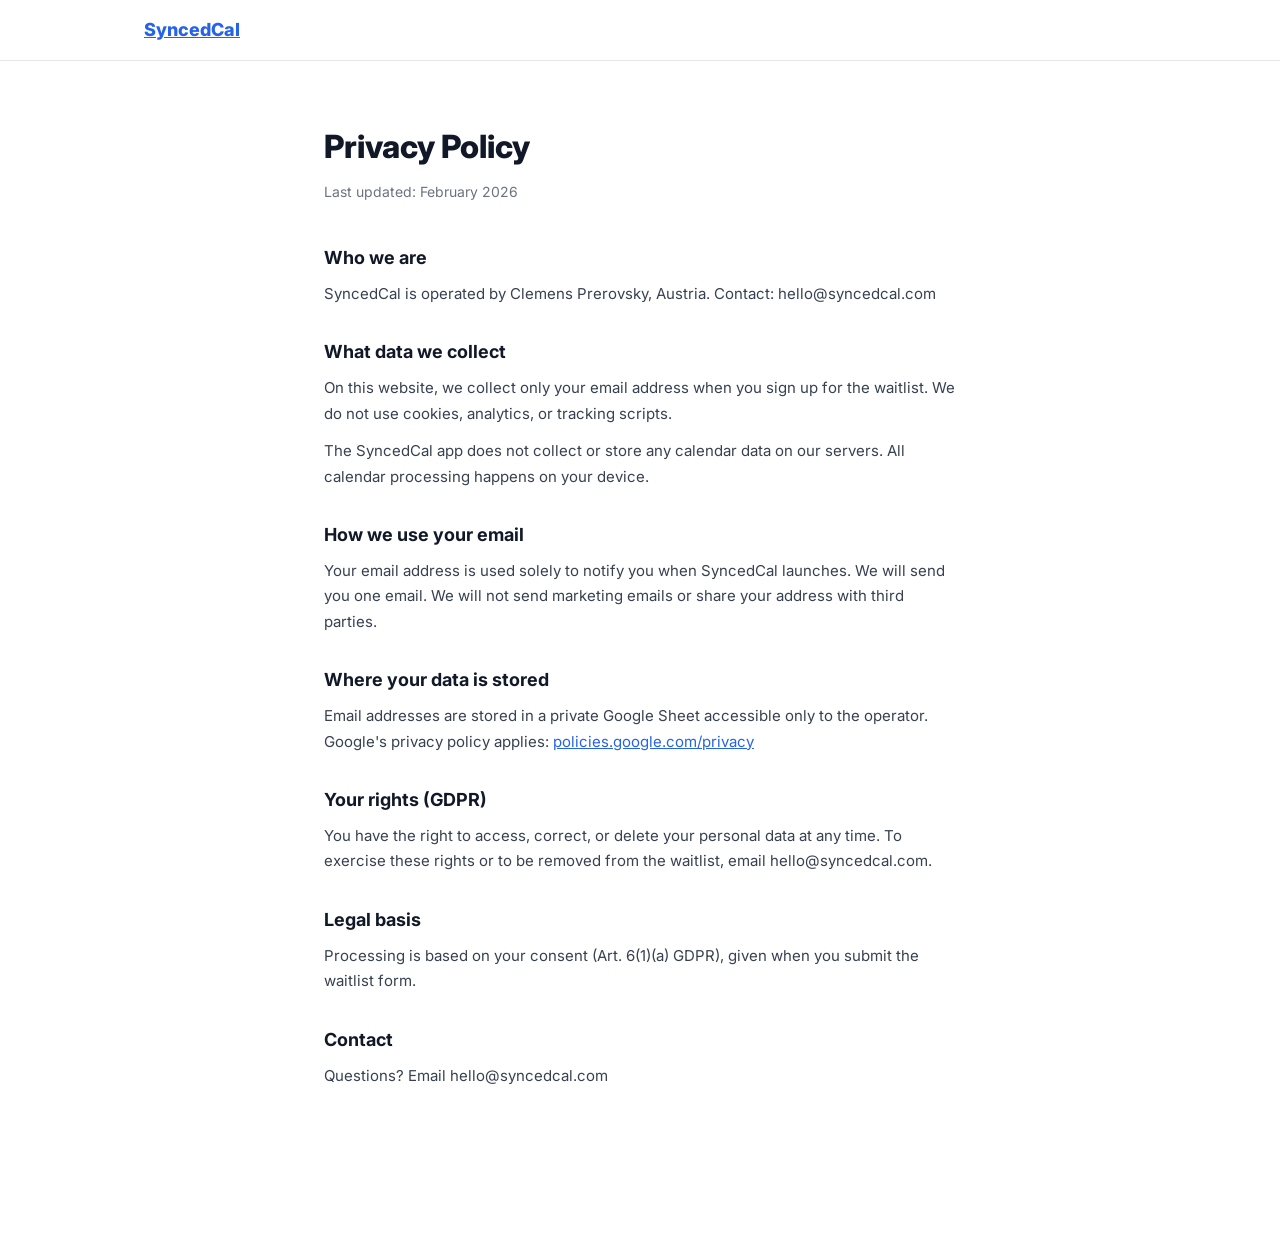
==== privacy.html @ c8a1cd4c "feat: initial landing page with waitlist form" ====
<!DOCTYPE html>
<html lang="en">
<head>
  <meta charset="UTF-8" />
  <meta name="viewport" content="width=device-width, initial-scale=1.0" />
  <title>Privacy Policy – SyncedCal</title>
  <link rel="preconnect" href="https://fonts.googleapis.com" />
  <link href="https://fonts.googleapis.com/css2?family=Inter:wght@400;500;600;700;800&display=swap" rel="stylesheet" />
  <link rel="stylesheet" href="style.css" />
  <style>
    .privacy-content { max-width: 680px; margin: 60px auto; padding: 0 24px 80px; }
    .privacy-content h1 { font-size: 32px; font-weight: 800; margin-bottom: 8px; }
    .privacy-content .updated { color: var(--text-muted); font-size: 14px; margin-bottom: 40px; }
    .privacy-content h2 { font-size: 18px; font-weight: 700; margin: 32px 0 8px; }
    .privacy-content p, .privacy-content li { font-size: 15px; color: #374151; line-height: 1.7; margin-bottom: 12px; }
    .privacy-content ul { padding-left: 20px; }
    .privacy-content a { color: var(--blue); }
  </style>
</head>
<body>
  <header class="nav">
    <div class="container nav-inner">
      <a href="index.html" class="logo">SyncedCal</a>
    </div>
  </header>

  <div class="privacy-content">
    <h1>Privacy Policy</h1>
    <p class="updated">Last updated: February 2026</p>

    <h2>Who we are</h2>
    <p>SyncedCal is operated by Clemens Prerovsky, Austria. Contact: hello@syncedcal.com</p>

    <h2>What data we collect</h2>
    <p>On this website, we collect only your email address when you sign up for the waitlist. We do not use cookies, analytics, or tracking scripts.</p>
    <p>The SyncedCal app does not collect or store any calendar data on our servers. All calendar processing happens on your device.</p>

    <h2>How we use your email</h2>
    <p>Your email address is used solely to notify you when SyncedCal launches. We will send you one email. We will not send marketing emails or share your address with third parties.</p>

    <h2>Where your data is stored</h2>
    <p>Email addresses are stored in a private Google Sheet accessible only to the operator. Google's privacy policy applies: <a href="https://policies.google.com/privacy" target="_blank">policies.google.com/privacy</a></p>

    <h2>Your rights (GDPR)</h2>
    <p>You have the right to access, correct, or delete your personal data at any time. To exercise these rights or to be removed from the waitlist, email hello@syncedcal.com.</p>

    <h2>Legal basis</h2>
    <p>Processing is based on your consent (Art. 6(1)(a) GDPR), given when you submit the waitlist form.</p>

    <h2>Contact</h2>
    <p>Questions? Email hello@syncedcal.com</p>
  </div>
</body>
</html>
---- style.css ----
*, *::before, *::after { box-sizing: border-box; margin: 0; padding: 0; }

:root {
  --blue: #2563EB;
  --blue-dark: #1D4ED8;
  --blue-light: #EFF6FF;
  --text: #111827;
  --text-muted: #6B7280;
  --border: #E5E7EB;
  --bg: #FFFFFF;
  --bg-alt: #F9FAFB;
  --green: #16A34A;
  --radius: 12px;
}

body {
  font-family: 'Inter', sans-serif;
  color: var(--text);
  background: var(--bg);
  line-height: 1.6;
  font-size: 16px;
}

.container {
  max-width: 1040px;
  margin: 0 auto;
  padding: 0 24px;
}

/* BUTTONS */
.btn {
  display: inline-block;
  background: var(--blue);
  color: #fff;
  padding: 12px 24px;
  border-radius: 8px;
  font-weight: 600;
  font-size: 15px;
  text-decoration: none;
  border: none;
  cursor: pointer;
  transition: background 0.15s;
}
.btn:hover { background: var(--blue-dark); }
.btn-sm { padding: 8px 18px; font-size: 14px; }
.btn-lg { padding: 14px 32px; font-size: 16px; }
.btn-outline {
  background: transparent;
  border: 2px solid var(--blue);
  color: var(--blue);
}
.btn-outline:hover { background: var(--blue-light); }

/* NAV */
.nav {
  border-bottom: 1px solid var(--border);
  background: var(--bg);
  position: sticky;
  top: 0;
  z-index: 100;
}
.nav-inner {
  display: flex;
  align-items: center;
  justify-content: space-between;
  height: 60px;
}
.logo {
  font-weight: 800;
  font-size: 18px;
  color: var(--blue);
}

/* HERO */
.hero {
  padding: 80px 0 72px;
  text-align: center;
}
.badge {
  display: inline-block;
  background: var(--blue-light);
  color: var(--blue);
  font-size: 13px;
  font-weight: 600;
  padding: 4px 12px;
  border-radius: 20px;
  margin-bottom: 20px;
}
.hero h1 {
  font-size: clamp(32px, 5vw, 52px);
  font-weight: 800;
  line-height: 1.15;
  margin-bottom: 20px;
  color: var(--text);
}
.hero-sub {
  font-size: 18px;
  color: var(--text-muted);
  max-width: 580px;
  margin: 0 auto 32px;
}
.hero-note {
  margin-top: 12px;
  font-size: 13px;
  color: var(--text-muted);
}

/* SECTIONS */
.section { padding: 72px 0; }
.section-alt { background: var(--bg-alt); }
.section h2 {
  font-size: clamp(24px, 3.5vw, 36px);
  font-weight: 800;
  margin-bottom: 16px;
  line-height: 1.25;
}
.section-sub {
  font-size: 17px;
  color: var(--text-muted);
  max-width: 640px;
  margin-bottom: 48px;
}

/* CARDS */
.cards {
  display: grid;
  grid-template-columns: repeat(auto-fit, minmax(240px, 1fr));
  gap: 24px;
}
.card {
  background: var(--bg);
  border: 1px solid var(--border);
  border-radius: var(--radius);
  padding: 28px;
}
.card-problem { opacity: 0.75; }
.card-icon { font-size: 28px; margin-bottom: 12px; }
.card h3 { font-size: 16px; font-weight: 700; margin-bottom: 8px; }
.card p { font-size: 14px; color: var(--text-muted); }

/* STEPS */
.steps { display: flex; flex-direction: column; gap: 32px; max-width: 680px; }
.step { display: flex; gap: 20px; align-items: flex-start; }
.step-num {
  flex-shrink: 0;
  width: 36px;
  height: 36px;
  background: var(--blue);
  color: #fff;
  border-radius: 50%;
  display: flex;
  align-items: center;
  justify-content: center;
  font-weight: 700;
  font-size: 15px;
}
.step h3 { font-size: 16px; font-weight: 700; margin-bottom: 6px; }
.step p { font-size: 14px; color: var(--text-muted); }

/* USE CASE */
.use-case {
  display: grid;
  grid-template-columns: 1fr 1fr;
  gap: 64px;
  align-items: center;
}
@media (max-width: 680px) {
  .use-case { grid-template-columns: 1fr; }
}
.use-case-text h2 { margin-bottom: 16px; }
.use-case-text p { color: var(--text-muted); margin-bottom: 20px; }
.use-case-list { list-style: none; display: flex; flex-direction: column; gap: 8px; }
.use-case-list li { font-size: 15px; padding-left: 20px; position: relative; }
.use-case-list li::before { content: "✓"; position: absolute; left: 0; color: var(--green); font-weight: 700; }

.phone-mock {
  background: #fff;
  border: 1px solid var(--border);
  border-radius: 16px;
  padding: 20px;
  box-shadow: 0 4px 24px rgba(0,0,0,0.07);
}
.phone-event {
  display: flex;
  align-items: center;
  gap: 10px;
  padding: 10px 0;
  border-bottom: 1px solid var(--border);
  font-size: 14px;
}
.phone-event:last-child { border-bottom: none; }
.phone-event.free { color: var(--green); font-weight: 600; }
.event-dot {
  width: 10px;
  height: 10px;
  border-radius: 50%;
  flex-shrink: 0;
}
.event-dot.work { background: var(--blue); }
.event-dot.family { background: #16A34A; }
.event-dot.free-dot { background: #16A34A; }
.mock-caption { font-size: 12px; color: var(--text-muted); text-align: center; margin-top: 12px; }

/* PRICING */
.pricing { text-align: center; }
.pricing .section-sub { margin: 0 auto 48px; }
.pricing-cards {
  display: flex;
  gap: 24px;
  justify-content: center;
  flex-wrap: wrap;
}
.pricing-card {
  background: var(--bg);
  border: 1px solid var(--border);
  border-radius: var(--radius);
  padding: 32px;
  text-align: left;
  width: 280px;
  position: relative;
}
.pricing-card-featured {
  border-color: var(--blue);
  box-shadow: 0 0 0 2px var(--blue);
}
.pricing-badge {
  position: absolute;
  top: -12px;
  left: 50%;
  transform: translateX(-50%);
  background: var(--blue);
  color: #fff;
  font-size: 12px;
  font-weight: 600;
  padding: 2px 12px;
  border-radius: 20px;
  white-space: nowrap;
}
.pricing-tier { font-size: 14px; font-weight: 600; color: var(--text-muted); margin-bottom: 8px; }
.pricing-price { font-size: 32px; font-weight: 800; margin-bottom: 20px; }
.pricing-note { font-size: 14px; font-weight: 400; color: var(--text-muted); }
.pricing-card ul { list-style: none; margin-bottom: 24px; display: flex; flex-direction: column; gap: 10px; }
.pricing-card li { font-size: 14px; padding-left: 20px; position: relative; }
.pricing-card li::before { content: "✓"; position: absolute; left: 0; color: var(--green); font-weight: 700; }
.pricing-card .btn, .pricing-card .btn-outline { width: 100%; text-align: center; }

/* WAITLIST */
.waitlist { background: var(--blue); color: #fff; text-align: center; }
.waitlist h2 { color: #fff; }
.waitlist p { color: rgba(255,255,255,0.8); margin-bottom: 32px; }
.waitlist-form {
  display: flex;
  gap: 12px;
  max-width: 440px;
  margin: 0 auto 16px;
  flex-wrap: wrap;
  justify-content: center;
}
.waitlist-form input {
  flex: 1;
  min-width: 220px;
  padding: 12px 16px;
  border-radius: 8px;
  border: none;
  font-size: 15px;
  font-family: inherit;
  outline: none;
}
.waitlist-form .btn {
  background: #fff;
  color: var(--blue);
}
.waitlist-form .btn:hover { background: var(--blue-light); }
.waitlist-legal {
  font-size: 12px;
  color: rgba(255,255,255,0.6);
  max-width: 480px;
  margin: 0 auto;
}
.waitlist-legal a { color: rgba(255,255,255,0.8); }
.form-success {
  background: rgba(255,255,255,0.15);
  border-radius: 8px;
  padding: 16px 24px;
  max-width: 440px;
  margin: 16px auto 0;
  font-weight: 600;
}

/* FOOTER */
.footer {
  background: var(--bg-alt);
  border-top: 1px solid var(--border);
  padding: 40px 0;
}
.footer-inner {
  display: flex;
  flex-direction: column;
  align-items: center;
  gap: 16px;
  text-align: center;
}
.footer-logo { font-weight: 800; color: var(--blue); font-size: 16px; }
.footer-links { display: flex; gap: 24px; }
.footer-links a { font-size: 14px; color: var(--text-muted); text-decoration: none; }
.footer-links a:hover { color: var(--text); }
.footer-note { font-size: 12px; color: var(--text-muted); max-width: 600px; }
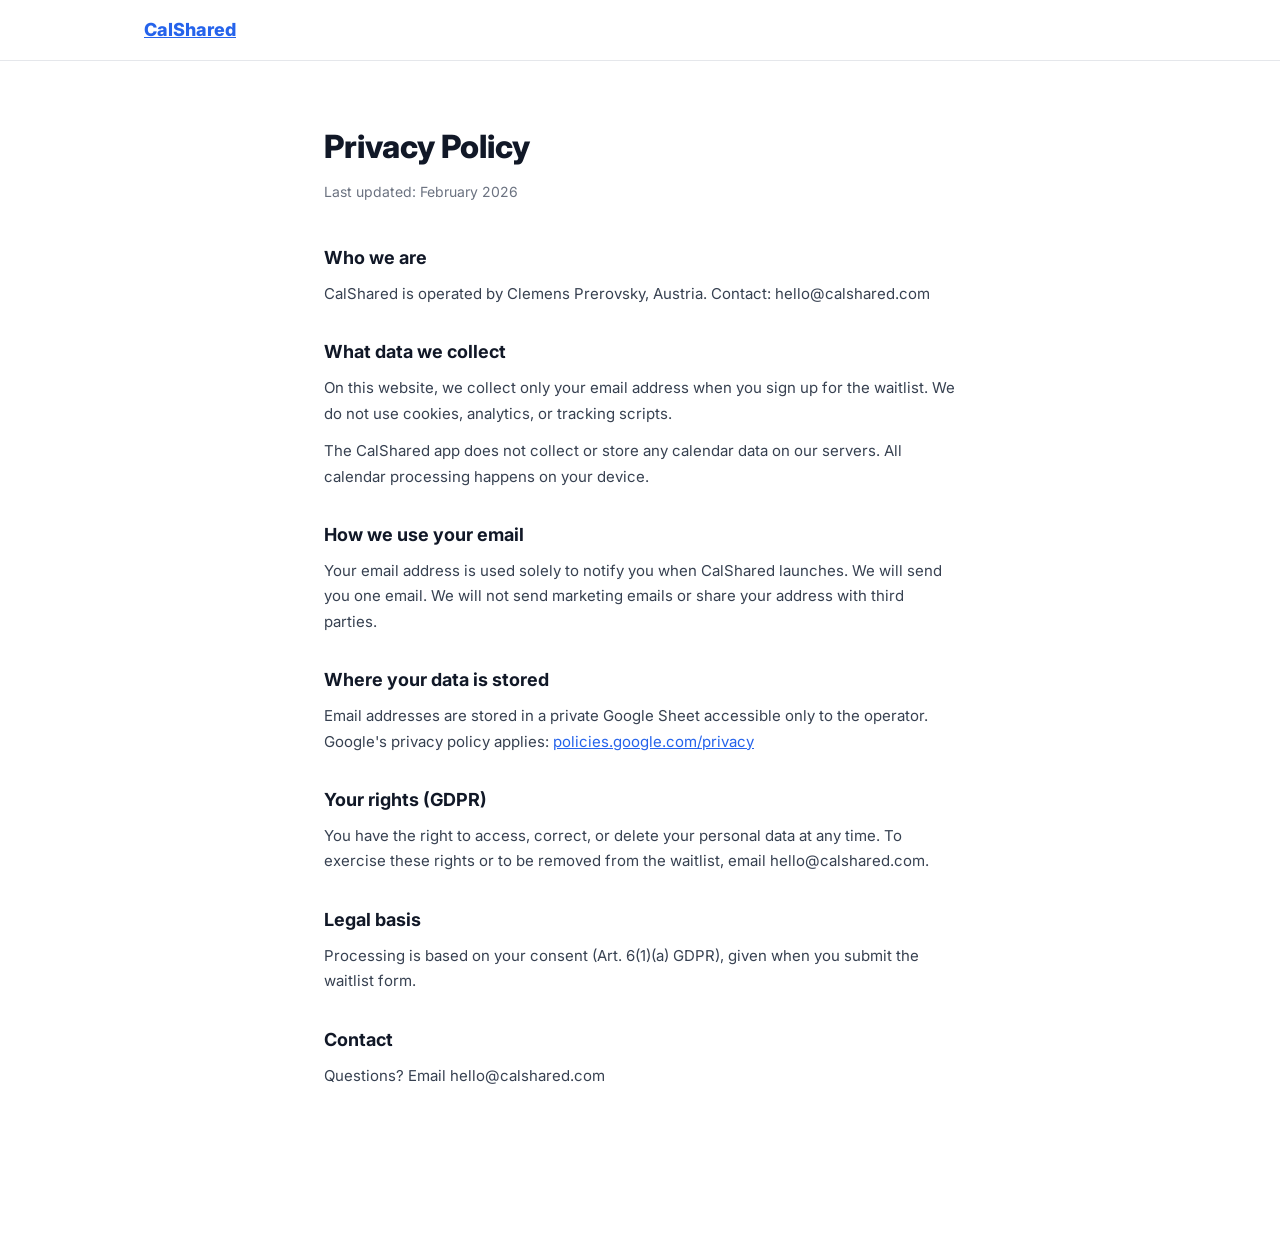
==== commit 924a24ea: "rebrand: SyncedCal -> CalShared, fix r/iphone hallucinated quote, add pricing comparison" ====
--- a/privacy.html
+++ b/privacy.html
@@ -3,7 +3,7 @@
 <head>
   <meta charset="UTF-8" />
   <meta name="viewport" content="width=device-width, initial-scale=1.0" />
-  <title>Privacy Policy – SyncedCal</title>
+  <title>Privacy Policy – CalShared</title>
   <link rel="preconnect" href="https://fonts.googleapis.com" />
   <link href="https://fonts.googleapis.com/css2?family=Inter:wght@400;500;600;700;800&display=swap" rel="stylesheet" />
   <link rel="stylesheet" href="style.css" />
@@ -20,7 +20,7 @@
 <body>
   <header class="nav">
     <div class="container nav-inner">
-      <a href="index.html" class="logo">SyncedCal</a>
+      <a href="index.html" class="logo">CalShared</a>
     </div>
   </header>
 
@@ -29,26 +29,26 @@
     <p class="updated">Last updated: February 2026</p>
 
     <h2>Who we are</h2>
-    <p>SyncedCal is operated by Clemens Prerovsky, Austria. Contact: hello@syncedcal.com</p>
+    <p>CalShared is operated by Clemens Prerovsky, Austria. Contact: hello@calshared.com</p>
 
     <h2>What data we collect</h2>
     <p>On this website, we collect only your email address when you sign up for the waitlist. We do not use cookies, analytics, or tracking scripts.</p>
-    <p>The SyncedCal app does not collect or store any calendar data on our servers. All calendar processing happens on your device.</p>
+    <p>The CalShared app does not collect or store any calendar data on our servers. All calendar processing happens on your device.</p>
 
     <h2>How we use your email</h2>
-    <p>Your email address is used solely to notify you when SyncedCal launches. We will send you one email. We will not send marketing emails or share your address with third parties.</p>
+    <p>Your email address is used solely to notify you when CalShared launches. We will send you one email. We will not send marketing emails or share your address with third parties.</p>
 
     <h2>Where your data is stored</h2>
     <p>Email addresses are stored in a private Google Sheet accessible only to the operator. Google's privacy policy applies: <a href="https://policies.google.com/privacy" target="_blank">policies.google.com/privacy</a></p>
 
     <h2>Your rights (GDPR)</h2>
-    <p>You have the right to access, correct, or delete your personal data at any time. To exercise these rights or to be removed from the waitlist, email hello@syncedcal.com.</p>
+    <p>You have the right to access, correct, or delete your personal data at any time. To exercise these rights or to be removed from the waitlist, email hello@calshared.com.</p>
 
     <h2>Legal basis</h2>
     <p>Processing is based on your consent (Art. 6(1)(a) GDPR), given when you submit the waitlist form.</p>
 
     <h2>Contact</h2>
-    <p>Questions? Email hello@syncedcal.com</p>
+    <p>Questions? Email hello@calshared.com</p>
   </div>
 </body>
 </html>
--- a/style.css
+++ b/style.css
@@ -157,6 +157,226 @@
 .step h3 { font-size: 16px; font-weight: 700; margin-bottom: 6px; }
 .step p { font-size: 14px; color: var(--text-muted); }
 
+/* PROBLEM */
+.problem-inner {
+  display: grid;
+  grid-template-columns: 1fr 1fr;
+  gap: 64px;
+  align-items: center;
+}
+@media (max-width: 680px) {
+  .problem-inner { grid-template-columns: 1fr; }
+}
+.problem-text h2 { margin-bottom: 16px; }
+.problem-text p { color: var(--text-muted); margin-bottom: 12px; font-size: 16px; }
+.problem-quote {
+  background: var(--bg);
+  border-left: 4px solid var(--blue);
+  border-radius: 0 var(--radius) var(--radius) 0;
+  padding: 28px 32px;
+  box-shadow: 0 2px 12px rgba(0,0,0,0.06);
+}
+.problem-quote p {
+  font-size: 20px;
+  font-weight: 700;
+  font-style: italic;
+  color: var(--text);
+  margin-bottom: 12px;
+  line-height: 1.4;
+}
+.problem-quote span {
+  font-size: 13px;
+  color: var(--text-muted);
+}
+
+/* FOUNDER */
+.founder { text-align: center; }
+.founder-inner {
+  max-width: 640px;
+  margin: 0 auto;
+}
+.founder-quote {
+  font-size: 18px;
+  font-style: italic;
+  color: var(--text);
+  line-height: 1.7;
+  margin-bottom: 20px;
+}
+.founder-quote::before { content: "\201C"; }
+.founder-quote::after { content: "\201D"; }
+.founder-name {
+  font-size: 14px;
+  font-weight: 600;
+  color: var(--text-muted);
+}
+
+/* SOCIAL PROOF */
+.social-proof-label {
+  font-size: 14px;
+  font-weight: 600;
+  color: var(--text-muted);
+  text-transform: uppercase;
+  letter-spacing: 0.05em;
+  margin-bottom: 20px;
+}
+.scroller-wrapper {
+  overflow-x: auto;
+  -webkit-overflow-scrolling: touch;
+  scrollbar-width: none;
+  margin: 0 -24px;
+  padding: 0 24px;
+}
+.scroller-wrapper::-webkit-scrollbar { display: none; }
+.scroller {
+  display: flex;
+  gap: 16px;
+  padding-bottom: 8px;
+  width: max-content;
+}
+.proof-card {
+  background: var(--bg-alt);
+  border: 1px solid var(--border);
+  border-radius: var(--radius);
+  padding: 20px;
+  width: 280px;
+  flex-shrink: 0;
+  display: flex;
+  flex-direction: column;
+  gap: 12px;
+}
+.proof-source {
+  display: flex;
+  align-items: center;
+  gap: 8px;
+  font-size: 13px;
+  font-weight: 600;
+  color: var(--text-muted);
+}
+.reddit-icon { width: 20px; height: 20px; flex-shrink: 0; }
+.proof-card p {
+  font-size: 14px;
+  color: var(--text);
+  line-height: 1.5;
+  flex: 1;
+  font-style: italic;
+}
+.proof-card a {
+  font-size: 12px;
+  color: var(--blue);
+  text-decoration: none;
+  font-weight: 500;
+}
+.proof-card a:hover { text-decoration: underline; }
+
+/* INLINE WAITLIST */
+.inline-waitlist { padding: 40px 0; }
+.inline-waitlist-inner {
+  display: flex;
+  align-items: center;
+  gap: 24px;
+  flex-wrap: wrap;
+}
+.inline-waitlist-inner p {
+  font-size: 16px;
+  font-weight: 600;
+  color: var(--text);
+  flex: 1;
+  min-width: 200px;
+  margin: 0;
+}
+.inline-waitlist-form {
+  display: flex;
+  gap: 8px;
+  flex-shrink: 0;
+}
+.inline-waitlist-form input {
+  padding: 10px 14px;
+  border-radius: 8px;
+  border: 1px solid var(--border);
+  font-size: 14px;
+  font-family: inherit;
+  outline: none;
+  width: 200px;
+}
+.inline-waitlist-form input:focus { border-color: var(--blue); }
+.inline-success {
+  font-size: 14px;
+  font-weight: 600;
+  color: var(--green);
+}
+
+/* PRIVACY DEMO */
+.privacy-demo {
+  display: grid;
+  grid-template-columns: 1fr 1fr;
+  gap: 64px;
+  align-items: center;
+}
+@media (max-width: 680px) {
+  .privacy-demo { grid-template-columns: 1fr; }
+}
+.privacy-demo-text h2 { margin-bottom: 12px; }
+.privacy-demo-text p { color: var(--text-muted); margin-bottom: 20px; font-size: 16px; }
+.privacy-tabs {
+  display: inline-flex;
+  gap: 0;
+  margin-bottom: 20px;
+  background: var(--border);
+  border-radius: 10px;
+  padding: 3px;
+}
+.privacy-tab {
+  padding: 8px 18px;
+  border-radius: 8px;
+  border: none;
+  background: transparent;
+  font-size: 13px;
+  font-weight: 600;
+  cursor: pointer;
+  color: var(--text-muted);
+  font-family: inherit;
+  transition: all 0.18s;
+  line-height: 1.4;
+}
+.privacy-tab.active {
+  background: #fff;
+  color: var(--blue);
+  box-shadow: 0 1px 4px rgba(0,0,0,0.10);
+}
+.privacy-tab:hover:not(.active) {
+  color: var(--text);
+}
+.privacy-desc {
+  font-size: 14px;
+  color: var(--text-muted);
+  min-height: 40px;
+  margin-bottom: 0;
+}
+
+/* FAQ */
+.faq {
+  display: flex;
+  flex-direction: column;
+  gap: 0;
+  max-width: 720px;
+}
+.faq-item {
+  padding: 24px 0;
+  border-bottom: 1px solid var(--border);
+}
+.faq-item:last-child { border-bottom: none; }
+.faq-item h3 {
+  font-size: 16px;
+  font-weight: 700;
+  margin-bottom: 8px;
+  color: var(--text);
+}
+.faq-item p {
+  font-size: 15px;
+  color: var(--text-muted);
+  line-height: 1.6;
+}
+
 /* USE CASE */
 .use-case {
   display: grid;
@@ -180,16 +400,28 @@
   padding: 20px;
   box-shadow: 0 4px 24px rgba(0,0,0,0.07);
 }
+.mock-date {
+  font-size: 12px;
+  font-weight: 600;
+  color: var(--text-muted);
+  text-transform: uppercase;
+  letter-spacing: 0.05em;
+  margin-bottom: 12px;
+}
 .phone-event {
   display: flex;
-  align-items: center;
+  align-items: flex-start;
   gap: 10px;
   padding: 10px 0;
   border-bottom: 1px solid var(--border);
-  font-size: 14px;
 }
 .phone-event:last-child { border-bottom: none; }
-.phone-event.free { color: var(--green); font-weight: 600; }
+.phone-event.free { color: var(--green); }
+.phone-event div { display: flex; flex-direction: column; gap: 2px; }
+.event-title { font-size: 14px; font-weight: 500; color: var(--text); }
+.phone-event.free .event-title { color: var(--green); font-weight: 600; }
+.phone-event.free .event-time { color: var(--green); }
+.event-time { font-size: 12px; color: var(--text-muted); }
 .event-dot {
   width: 10px;
   height: 10px;
